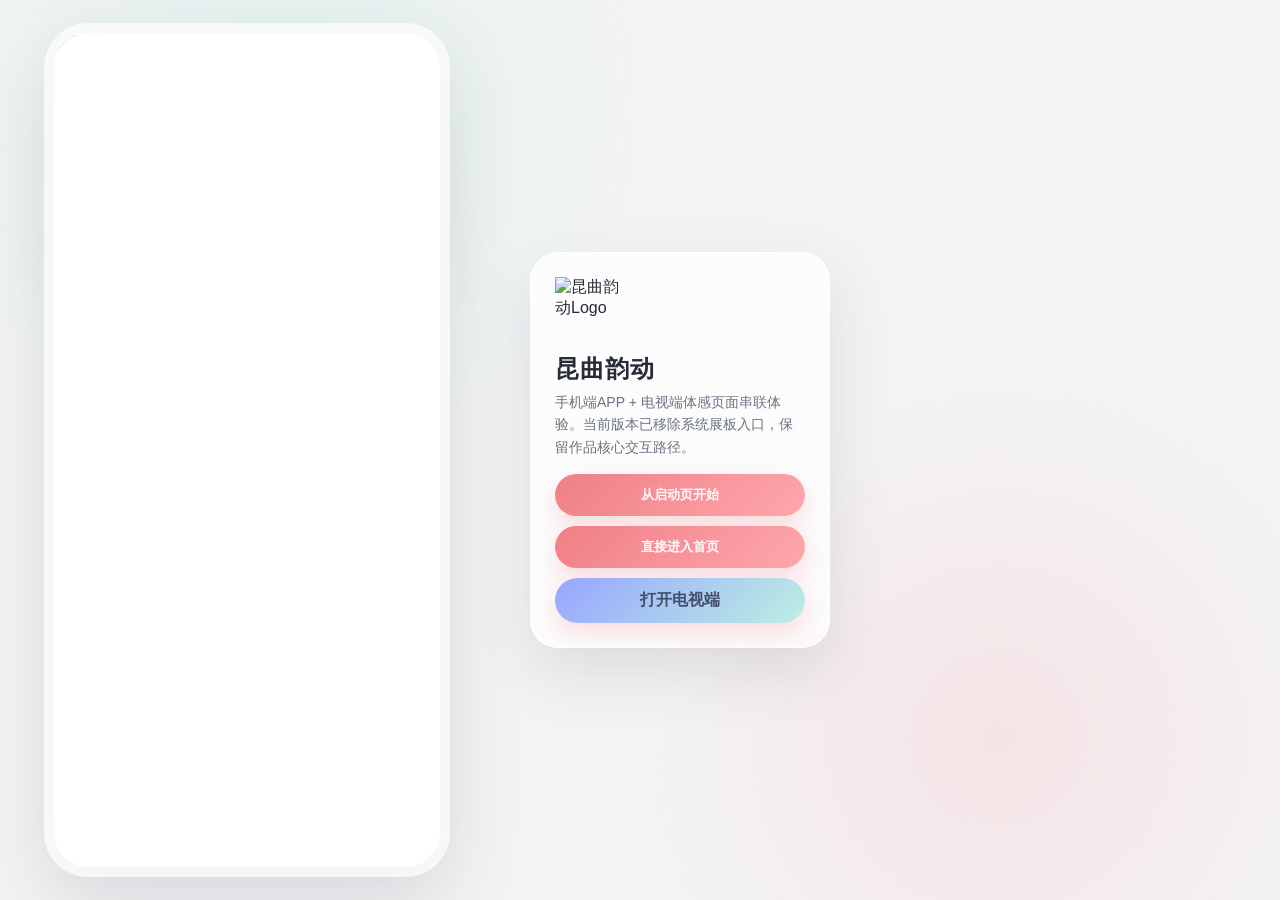
==== index.html @ 9a8d8432 "Add files via upload" ====
<!doctype html>
<html lang="zh-CN">
<head>
  <meta charset="UTF-8" />
  <meta name="viewport" content="width=device-width, initial-scale=1.0, viewport-fit=cover" />
  <meta name="theme-color" content="#ffa7ac" />
  <title>昆曲韵动 · H5体验Demo v6</title>
  <link rel="manifest" href="manifest.webmanifest" />
  <link rel="stylesheet" href="styles.css" />
</head>
<body>
  <main class="demo-shell" aria-label="昆曲韵动APP体验">
    <section class="phone" id="phone">
      <div id="fixedTop" class="fixed-top" aria-hidden="true">
        <img id="topImage" class="top-image" src="" alt="" draggable="false" />
      </div>
      <div class="screen-scroll" id="screenScroll">
        <div class="image-stage" id="imageStage">
          <img id="pageImage" class="page-image" src="" alt="昆曲韵动APP页面" draggable="false" />
          <div id="hotspots" class="hotspots" aria-hidden="false"></div>
        </div>
        <div id="bottomPad" class="bottom-pad" aria-hidden="true"></div>
      </div>
      <div id="fixedNav" class="fixed-nav hidden" aria-label="底部导航固定区">
        <img id="navImage" class="nav-image" src="" alt="" draggable="false" />
        <button class="nav-hit nav-home" data-nav="home" aria-label="首页"></button>
        <button class="nav-hit nav-device" data-nav="device" aria-label="设备"></button>
        <button class="nav-hit nav-tv" data-nav="tv" aria-label="连接大屏"></button>
        <button class="nav-hit nav-record" data-nav="recordWeek" aria-label="记录"></button>
        <button class="nav-hit nav-profile" data-nav="profile" aria-label="我的"></button>
      </div>
      <div id="toast" class="toast" role="status" aria-live="polite"></div>
    </section>
    <aside class="desktop-guide" aria-label="评审导览">
      <div class="guide-card">
        <img src="assets/icons/logo.png" alt="昆曲韵动Logo" />
        <h1>昆曲韵动</h1>
        <p>手机端APP + 电视端体感页面串联体验。当前版本已移除系统展板入口，保留作品核心交互路径。</p>
        <button id="guideStart">从启动页开始</button>
        <button id="guideHome">直接进入首页</button>
        <a href="tv/index.html">打开电视端</a>
      </div>
    </aside>
  </main>
  <script src="app.js"></script>
</body>
</html>
---- styles.css ----
:root{
  --pink:#ffa7ac;
  --pink-deep:#e66f76;
  --mint:#bcefe3;
  --ink:#262b35;
  --bg:#f5f5f6;
  --phone-w:min(100vw, 430px, calc(46.18dvh - 30px));
}
*{box-sizing:border-box;-webkit-tap-highlight-color:transparent;}
html,body{margin:0;min-height:100%;background:var(--bg);color:var(--ink);font-family:-apple-system,BlinkMacSystemFont,"PingFang SC","Microsoft YaHei",Arial,sans-serif;}
body{overflow:hidden;}
.demo-shell{height:100dvh;display:grid;place-items:center;grid-template-columns:1fr;background:
  radial-gradient(circle at 22% 12%, rgba(188,239,227,.28), transparent 24rem),
  radial-gradient(circle at 78% 82%, rgba(255,167,172,.2), transparent 22rem),#f3f3f4;}
.phone{position:relative;width:var(--phone-w);aspect-ratio:750/1624;max-height:932px;overflow:hidden;background:#fff;box-shadow:0 28px 80px rgba(40,50,70,.16);}
.screen-scroll{position:absolute;inset:0;overflow:auto;background:#fff;overscroll-behavior:contain;scrollbar-width:none;-webkit-overflow-scrolling:touch;}
.fixed-top{position:absolute;left:0;right:0;top:0;z-index:35;overflow:hidden;background:#fff;pointer-events:none;transform:translateZ(0);}
.top-image{display:block;width:100%;height:auto;user-select:none;pointer-events:none;}

.screen-scroll::-webkit-scrollbar{display:none;}
.image-stage{position:relative;width:100%;min-height:1px;background:#fff;}
.page-image{display:block;width:100%;height:auto;user-select:none;pointer-events:none;}
.hotspots{position:absolute;inset:0;width:100%;height:100%;}
.hotspot{position:absolute;border:0;padding:0;margin:0;background:rgba(255,255,255,0);cursor:pointer;border-radius:16px;outline:none;touch-action:manipulation;}
.hotspot:active{background:rgba(255,255,255,.08);}
.bottom-pad{height:0;background:#fff;}
.fixed-nav{position:absolute;left:0;right:0;bottom:0;z-index:30;pointer-events:auto;}
.fixed-nav.hidden{display:none;}
.nav-image{display:block;width:100%;height:auto;user-select:none;pointer-events:none;}
.nav-hit{position:absolute;border:0;background:transparent;cursor:pointer;padding:0;margin:0;border-radius:20px;touch-action:manipulation;}
.nav-hit:active{background:rgba(255,255,255,.08);}
.nav-home{left:0%;width:20%;}
.nav-device{left:20%;width:20%;}
.nav-tv{left:40%;width:20%;top:0;height:100%;border-radius:999px;}
.nav-record{left:60%;width:20%;}
.nav-profile{left:80%;width:20%;}
.toast{position:absolute;left:50%;bottom:112px;transform:translate(-50%,12px);z-index:50;pointer-events:none;opacity:0;padding:10px 16px;border-radius:999px;background:rgba(38,43,53,.78);color:#fff;font-size:14px;letter-spacing:.02em;box-shadow:0 12px 28px rgba(38,43,53,.18);transition:opacity .24s ease, transform .24s ease;white-space:nowrap;}
.toast.show{opacity:1;transform:translate(-50%,0);}
.desktop-guide{display:none;}
.guide-card{background:rgba(255,255,255,.74);border:1px solid rgba(255,255,255,.78);backdrop-filter:blur(22px);border-radius:28px;box-shadow:0 24px 60px rgba(55,64,88,.12);padding:24px;max-width:300px;}
.guide-card img{width:64px;height:64px;object-fit:contain;display:block;margin-bottom:12px;}
.guide-card h1{margin:0 0 6px;font-size:24px;letter-spacing:.04em;}
.guide-card p{margin:0 0 16px;font-size:14px;line-height:1.6;color:#6a7280;}
.guide-card button,.guide-card a{display:block;width:100%;border:0;text-align:center;text-decoration:none;color:#fff;border-radius:999px;padding:12px 14px;margin-top:10px;font-weight:600;background:linear-gradient(135deg,#ef7f87,#ffa7ac);box-shadow:0 10px 24px rgba(230,111,118,.22);cursor:pointer;}
.guide-card a{background:linear-gradient(135deg,#97a5ff,#bcefe3);color:#44506a;}
@media (min-width:900px){
  .demo-shell{grid-template-columns:minmax(320px,430px) 340px;gap:48px;padding:32px;}
  .phone{border-radius:34px;outline:10px solid rgba(255,255,255,.72);}
  .desktop-guide{display:block;}
}
@media (max-width:899px), (hover:none) and (pointer:coarse){
  :root{--phone-w:100vw;}
  .demo-shell{display:block;padding:0;background:#fff;}
  .phone{width:100vw;height:100dvh;aspect-ratio:auto;max-height:none;border-radius:0;outline:0;box-shadow:none;}
  .desktop-guide{display:none!important;}
}
@supports not (height: 100dvh){
  .demo-shell{height:100vh;}
  :root{--phone-w:min(100vw, 430px, calc(46.18vh - 30px));}
  @media (max-width:899px), (hover:none) and (pointer:coarse){.phone{height:100vh;aspect-ratio:auto;}}
}
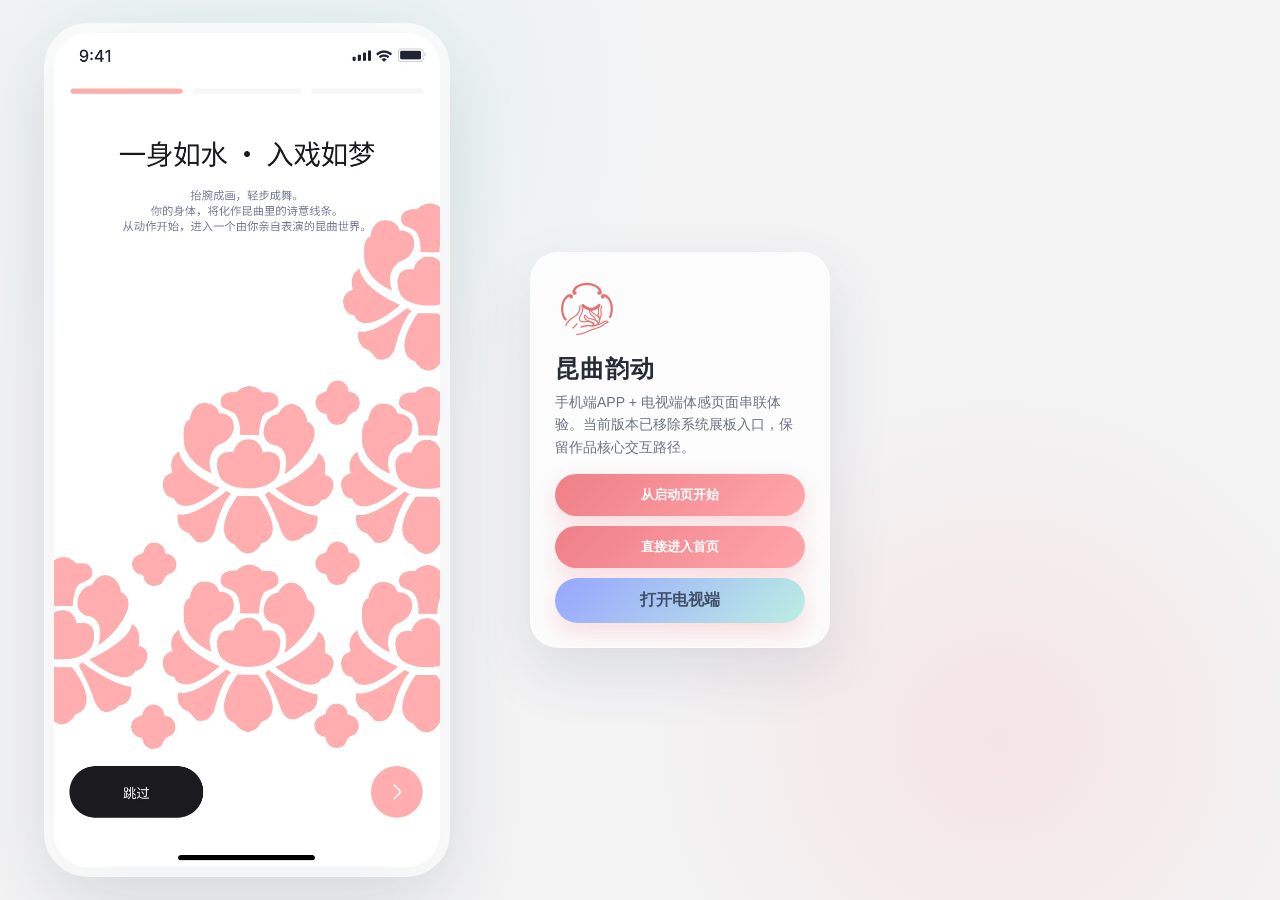
==== commit 4550fe53: "Add files via upload" ====
--- a/index.html
+++ b/index.html
@@ -4,7 +4,7 @@
   <meta charset="UTF-8" />
   <meta name="viewport" content="width=device-width, initial-scale=1.0, viewport-fit=cover" />
   <meta name="theme-color" content="#ffa7ac" />
-  <title>昆曲韵动 · H5体验Demo v6</title>
+  <title>昆曲韵动 · H5体验Demo 移动端轻量版</title>
   <link rel="manifest" href="manifest.webmanifest" />
   <link rel="stylesheet" href="styles.css" />
 </head>
--- a/styles.css
+++ b/styles.css
@@ -7,9 +7,9 @@
   --phone-w:min(100vw, 430px, calc(46.18dvh - 30px));
 }
 *{box-sizing:border-box;-webkit-tap-highlight-color:transparent;}
-html,body{margin:0;min-height:100%;background:var(--bg);color:var(--ink);font-family:-apple-system,BlinkMacSystemFont,"PingFang SC","Microsoft YaHei",Arial,sans-serif;}
-body{overflow:hidden;}
-.demo-shell{height:100dvh;display:grid;place-items:center;grid-template-columns:1fr;background:
+html,body{margin:0;width:100%;height:100%;min-height:100%;background:var(--bg);color:var(--ink);font-family:-apple-system,BlinkMacSystemFont,"PingFang SC","Microsoft YaHei",Arial,sans-serif;}
+body{overflow:hidden;position:fixed;inset:0;}
+.demo-shell{height:100svh;min-height:100vh;display:grid;place-items:center;grid-template-columns:1fr;background:
   radial-gradient(circle at 22% 12%, rgba(188,239,227,.28), transparent 24rem),
   radial-gradient(circle at 78% 82%, rgba(255,167,172,.2), transparent 22rem),#f3f3f4;}
 .phone{position:relative;width:var(--phone-w);aspect-ratio:750/1624;max-height:932px;overflow:hidden;background:#fff;box-shadow:0 28px 80px rgba(40,50,70,.16);}
@@ -19,7 +19,7 @@
 
 .screen-scroll::-webkit-scrollbar{display:none;}
 .image-stage{position:relative;width:100%;min-height:1px;background:#fff;}
-.page-image{display:block;width:100%;height:auto;user-select:none;pointer-events:none;}
+.page-image{display:block;width:100%;height:auto;user-select:none;pointer-events:none;content-visibility:auto;}
 .hotspots{position:absolute;inset:0;width:100%;height:100%;}
 .hotspot{position:absolute;border:0;padding:0;margin:0;background:rgba(255,255,255,0);cursor:pointer;border-radius:16px;outline:none;touch-action:manipulation;}
 .hotspot:active{background:rgba(255,255,255,.08);}
@@ -36,6 +36,8 @@
 .nav-profile{left:80%;width:20%;}
 .toast{position:absolute;left:50%;bottom:112px;transform:translate(-50%,12px);z-index:50;pointer-events:none;opacity:0;padding:10px 16px;border-radius:999px;background:rgba(38,43,53,.78);color:#fff;font-size:14px;letter-spacing:.02em;box-shadow:0 12px 28px rgba(38,43,53,.18);transition:opacity .24s ease, transform .24s ease;white-space:nowrap;}
 .toast.show{opacity:1;transform:translate(-50%,0);}
+body.is-loading-page .phone::after{content:'加载中…';position:absolute;left:50%;top:50%;transform:translate(-50%,-50%);z-index:80;padding:10px 16px;border-radius:999px;background:rgba(255,255,255,.86);color:#6a7280;font-size:14px;box-shadow:0 12px 30px rgba(40,50,70,.12);pointer-events:none;}
+
 .desktop-guide{display:none;}
 .guide-card{background:rgba(255,255,255,.74);border:1px solid rgba(255,255,255,.78);backdrop-filter:blur(22px);border-radius:28px;box-shadow:0 24px 60px rgba(55,64,88,.12);padding:24px;max-width:300px;}
 .guide-card img{width:64px;height:64px;object-fit:contain;display:block;margin-bottom:12px;}
@@ -51,7 +53,7 @@
 @media (max-width:899px), (hover:none) and (pointer:coarse){
   :root{--phone-w:100vw;}
   .demo-shell{display:block;padding:0;background:#fff;}
-  .phone{width:100vw;height:100dvh;aspect-ratio:auto;max-height:none;border-radius:0;outline:0;box-shadow:none;}
+  .phone{width:100vw;height:100svh;min-height:100vh;aspect-ratio:auto;max-height:none;border-radius:0;outline:0;box-shadow:none;}
   .desktop-guide{display:none!important;}
 }
 @supports not (height: 100dvh){
@@ -59,3 +61,5 @@
   :root{--phone-w:min(100vw, 430px, calc(46.18vh - 30px));}
   @media (max-width:899px), (hover:none) and (pointer:coarse){.phone{height:100vh;aspect-ratio:auto;}}
 }
+
+@supports not (height: 100svh){@media (max-width:899px), (hover:none) and (pointer:coarse){.demo-shell,.phone{height:100vh;}}}
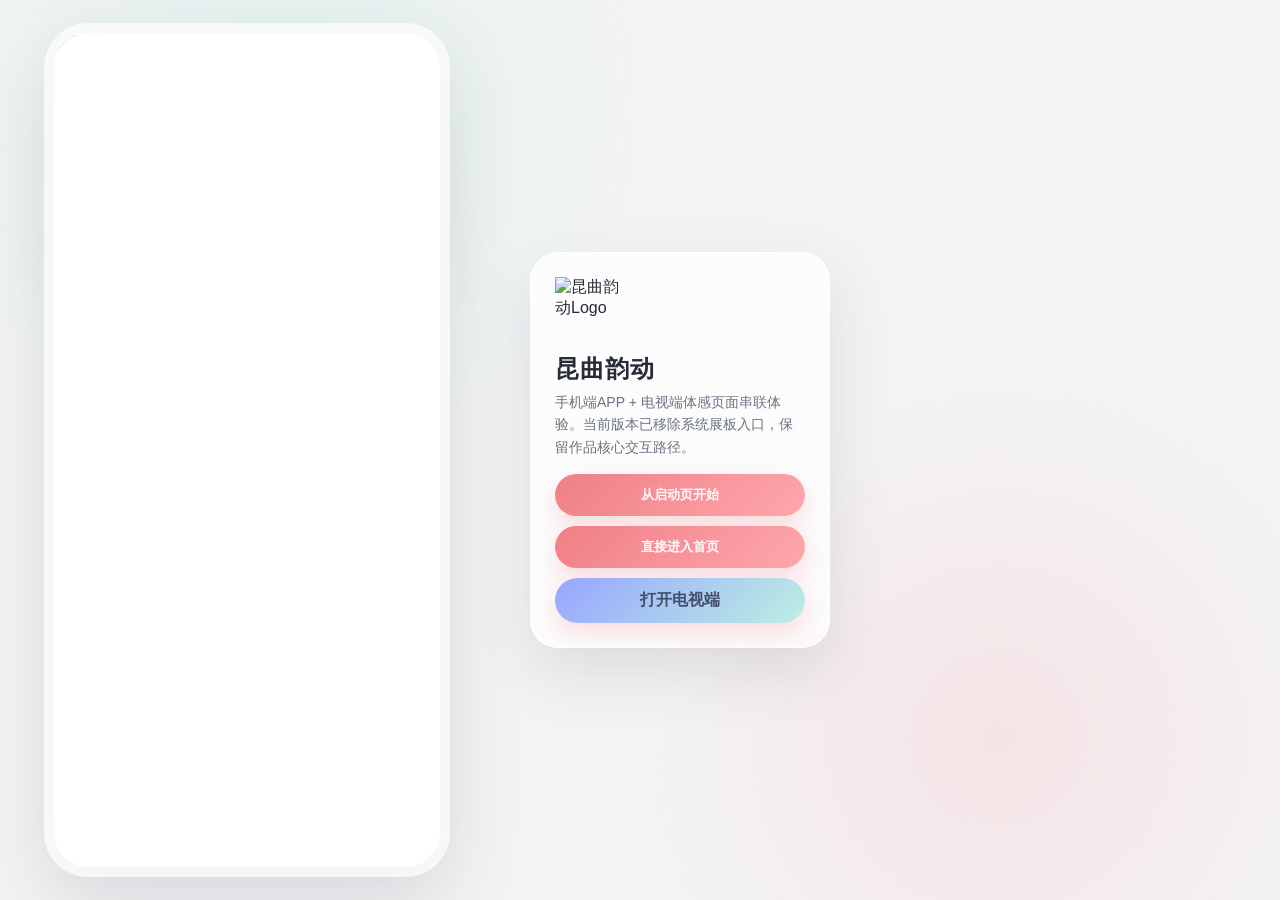
==== commit 9025253d: "Add files via upload" ====
--- a/index.html
+++ b/index.html
@@ -4,7 +4,7 @@
   <meta charset="UTF-8" />
   <meta name="viewport" content="width=device-width, initial-scale=1.0, viewport-fit=cover" />
   <meta name="theme-color" content="#ffa7ac" />
-  <title>昆曲韵动 · H5体验Demo 移动端轻量版</title>
+  <title>昆曲韵动 · H5体验Demo v6</title>
   <link rel="manifest" href="manifest.webmanifest" />
   <link rel="stylesheet" href="styles.css" />
 </head>
--- a/styles.css
+++ b/styles.css
@@ -7,9 +7,9 @@
   --phone-w:min(100vw, 430px, calc(46.18dvh - 30px));
 }
 *{box-sizing:border-box;-webkit-tap-highlight-color:transparent;}
-html,body{margin:0;width:100%;height:100%;min-height:100%;background:var(--bg);color:var(--ink);font-family:-apple-system,BlinkMacSystemFont,"PingFang SC","Microsoft YaHei",Arial,sans-serif;}
-body{overflow:hidden;position:fixed;inset:0;}
-.demo-shell{height:100svh;min-height:100vh;display:grid;place-items:center;grid-template-columns:1fr;background:
+html,body{margin:0;min-height:100%;background:var(--bg);color:var(--ink);font-family:-apple-system,BlinkMacSystemFont,"PingFang SC","Microsoft YaHei",Arial,sans-serif;}
+body{overflow:hidden;}
+.demo-shell{height:100dvh;display:grid;place-items:center;grid-template-columns:1fr;background:
   radial-gradient(circle at 22% 12%, rgba(188,239,227,.28), transparent 24rem),
   radial-gradient(circle at 78% 82%, rgba(255,167,172,.2), transparent 22rem),#f3f3f4;}
 .phone{position:relative;width:var(--phone-w);aspect-ratio:750/1624;max-height:932px;overflow:hidden;background:#fff;box-shadow:0 28px 80px rgba(40,50,70,.16);}
@@ -19,7 +19,7 @@
 
 .screen-scroll::-webkit-scrollbar{display:none;}
 .image-stage{position:relative;width:100%;min-height:1px;background:#fff;}
-.page-image{display:block;width:100%;height:auto;user-select:none;pointer-events:none;content-visibility:auto;}
+.page-image{display:block;width:100%;height:auto;user-select:none;pointer-events:none;}
 .hotspots{position:absolute;inset:0;width:100%;height:100%;}
 .hotspot{position:absolute;border:0;padding:0;margin:0;background:rgba(255,255,255,0);cursor:pointer;border-radius:16px;outline:none;touch-action:manipulation;}
 .hotspot:active{background:rgba(255,255,255,.08);}
@@ -36,8 +36,6 @@
 .nav-profile{left:80%;width:20%;}
 .toast{position:absolute;left:50%;bottom:112px;transform:translate(-50%,12px);z-index:50;pointer-events:none;opacity:0;padding:10px 16px;border-radius:999px;background:rgba(38,43,53,.78);color:#fff;font-size:14px;letter-spacing:.02em;box-shadow:0 12px 28px rgba(38,43,53,.18);transition:opacity .24s ease, transform .24s ease;white-space:nowrap;}
 .toast.show{opacity:1;transform:translate(-50%,0);}
-body.is-loading-page .phone::after{content:'加载中…';position:absolute;left:50%;top:50%;transform:translate(-50%,-50%);z-index:80;padding:10px 16px;border-radius:999px;background:rgba(255,255,255,.86);color:#6a7280;font-size:14px;box-shadow:0 12px 30px rgba(40,50,70,.12);pointer-events:none;}
-
 .desktop-guide{display:none;}
 .guide-card{background:rgba(255,255,255,.74);border:1px solid rgba(255,255,255,.78);backdrop-filter:blur(22px);border-radius:28px;box-shadow:0 24px 60px rgba(55,64,88,.12);padding:24px;max-width:300px;}
 .guide-card img{width:64px;height:64px;object-fit:contain;display:block;margin-bottom:12px;}
@@ -53,7 +51,7 @@
 @media (max-width:899px), (hover:none) and (pointer:coarse){
   :root{--phone-w:100vw;}
   .demo-shell{display:block;padding:0;background:#fff;}
-  .phone{width:100vw;height:100svh;min-height:100vh;aspect-ratio:auto;max-height:none;border-radius:0;outline:0;box-shadow:none;}
+  .phone{width:100vw;height:100dvh;aspect-ratio:auto;max-height:none;border-radius:0;outline:0;box-shadow:none;}
   .desktop-guide{display:none!important;}
 }
 @supports not (height: 100dvh){
@@ -61,5 +59,3 @@
   :root{--phone-w:min(100vw, 430px, calc(46.18vh - 30px));}
   @media (max-width:899px), (hover:none) and (pointer:coarse){.phone{height:100vh;aspect-ratio:auto;}}
 }
-
-@supports not (height: 100svh){@media (max-width:899px), (hover:none) and (pointer:coarse){.demo-shell,.phone{height:100vh;}}}
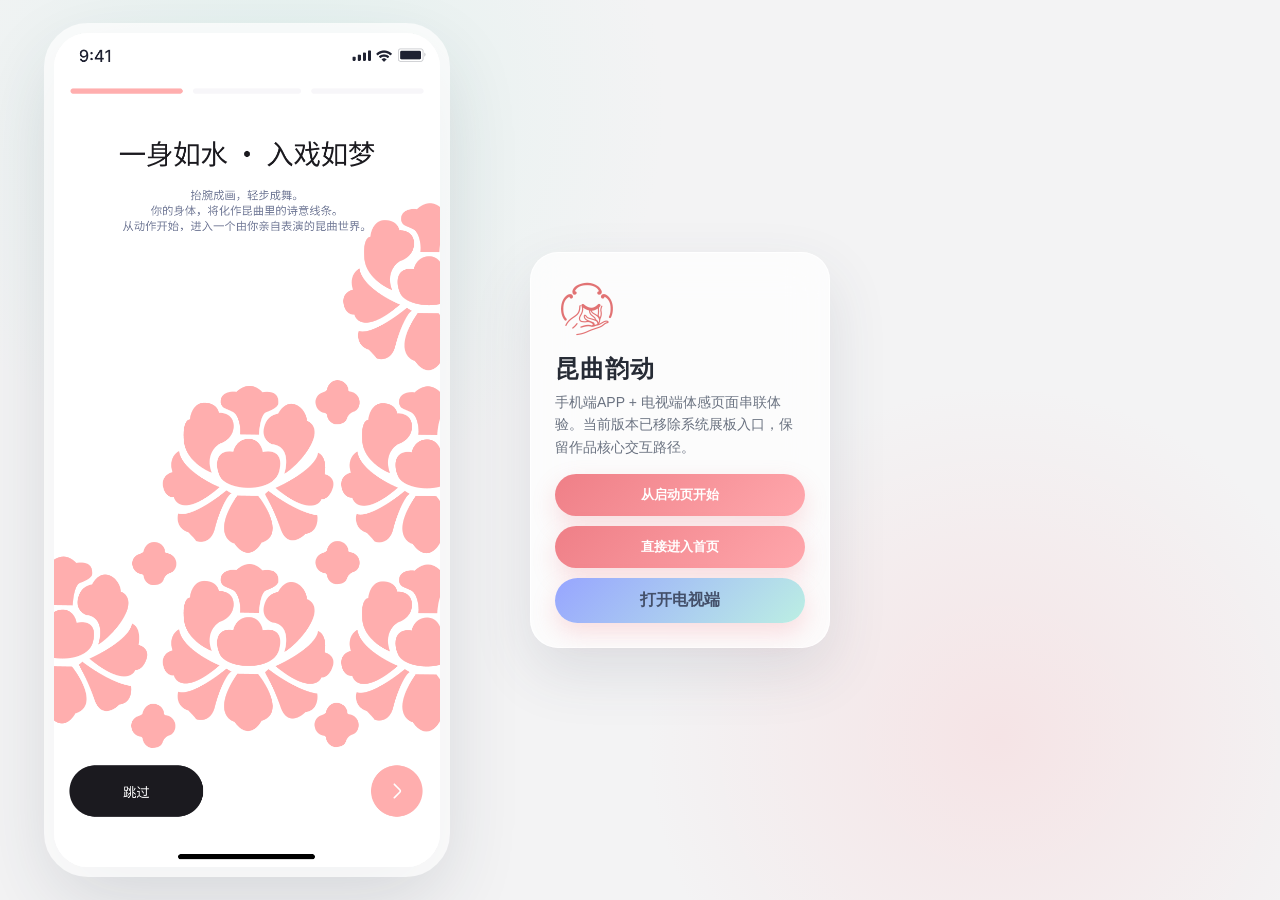
==== commit dad67f7f: "Add files via upload" ====
--- a/index.html
+++ b/index.html
@@ -4,7 +4,7 @@
   <meta charset="UTF-8" />
   <meta name="viewport" content="width=device-width, initial-scale=1.0, viewport-fit=cover" />
   <meta name="theme-color" content="#ffa7ac" />
-  <title>昆曲韵动 · H5体验Demo v6</title>
+  <title>昆曲韵动 · H5体验Demo v7</title>
   <link rel="manifest" href="manifest.webmanifest" />
   <link rel="stylesheet" href="styles.css" />
 </head>
